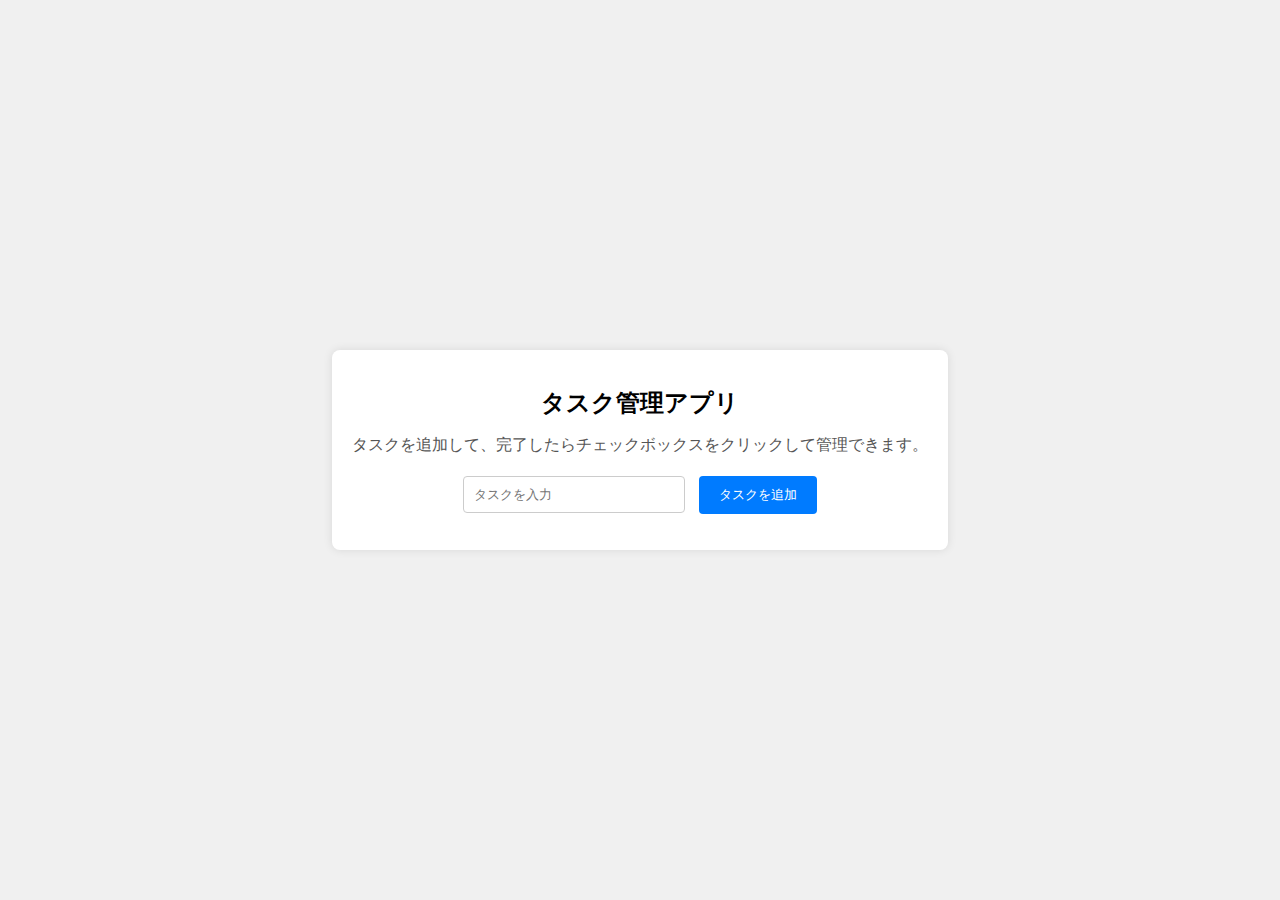
==== add_task.html @ b7c98f03 "add add_task and others" ====
<!DOCTYPE html>
<html lang="en">
<head>
  <meta charset="UTF-8">
  <meta name="viewport" content="width=device-width, initial-scale=1.0">
  <title>タスクを追加</title>
  <style>
    body {
      display: flex;
      flex-direction: column;
      justify-content: center;
      align-items: center;
      height: 100vh;
      margin: 0;
      background-color: #f0f0f0;
      font-family: Arial, sans-serif;
    }
    .container {
      text-align: center;
      background-color: #fff;
      padding: 20px;
      box-shadow: 0 0 10px rgba(0, 0, 0, 0.1);
      border-radius: 8px;
    }
    .header {
      margin-bottom: 20px;
    }
    .header h1 {
      font-size: 24px;
      margin-bottom: 10px;
    }
    .header p {
      font-size: 16px;
      color: #555;
    }
    input[type="text"] {
      padding: 10px;
      width: 200px;
      margin-right: 10px;
      border: 1px solid #ccc;
      border-radius: 4px;
    }
    button {
      padding: 10px 20px;
      background-color: #007BFF;
      color: #fff;
      border: none;
      border-radius: 4px;
      cursor: pointer;
    }
    button:hover {
      background-color: #0056b3;
    }
    ul {
      list-style-type: none;
      padding: 0;
    }
    li {
      padding: 10px;
      background-color: #f9f9f9;
      margin: 5px 0;
      border: 1px solid #ddd;
      border-radius: 4px;
    }
  </style>
</head>
<body>
  <div class="container">
    <div class="header">
      <h1>タスク管理アプリ</h1>
      <p>タスクを追加して、完了したらチェックボックスをクリックして管理できます。</p>
    </div>
    <div>
      <input type="text" id="input" placeholder="タスクを入力">
      <button id="addTodo">タスクを追加</button>
    </div>
    <div>
      <ul id="todoList"></ul>
    </div>
  </div>
  <script src="https://cdnjs.cloudflare.com/ajax/libs/jquery/3.7.1/jquery.min.js" integrity="sha512-v2CJ7UaYy4JwqLDIrZUI/4hqeoQieOmAZNXBeQyjo21dadnwR+8ZaIJVT8EE2iyI61OV8e6M8PP2/4hpQINQ/g==" crossorigin="anonymous" referrerpolicy="no-referrer"></script>
  <script>
    // "addTodo" ボタンがクリックされたときに実行される関数を設定
$("#addTodo").click(function () {
  // 入力フィールドの値を取得して "inputTodo" 変数に格納
  const inputTodo = $("input").val();
  
  // 取得した入力が空白でないことを確認する
  if (inputTodo.trim() !== "") {
    // "todoList" 要素に新しいリスト項目（タスク）を追加
    $("#todoList").append("<li><input type='checkbox'>" + inputTodo + "</li>");
    
    // 入力フィールドを空にする
    $("input").val("");
    // 入力フィールドにフォーカスを戻す
    $("#input").focus();

  }
});

// ドキュメント内の任意の "input[type=checkbox]" が変更されたときに実行される関数を設定
$(document).on("change", "input[type=checkbox]", function () {
  // チェックボックスがチェックされているかどうかを確認
  if ($(this).is(":checked")) {
    // チェックされている場合、親要素（li）のテキストに取り消し線を引き、色を灰色に変更
    $(this).parent().css({
      "text-decoration": "line-through",
      "color": "#ccc"
    });
  } else {
    // チェックされていない場合、親要素（li）のテキストの取り消し線を消し、色を黒に戻す
    $(this).parent().css({
      "text-decoration": "none",
      "color": "#000"
    });
  }
});
  </script>
</body>
</html>
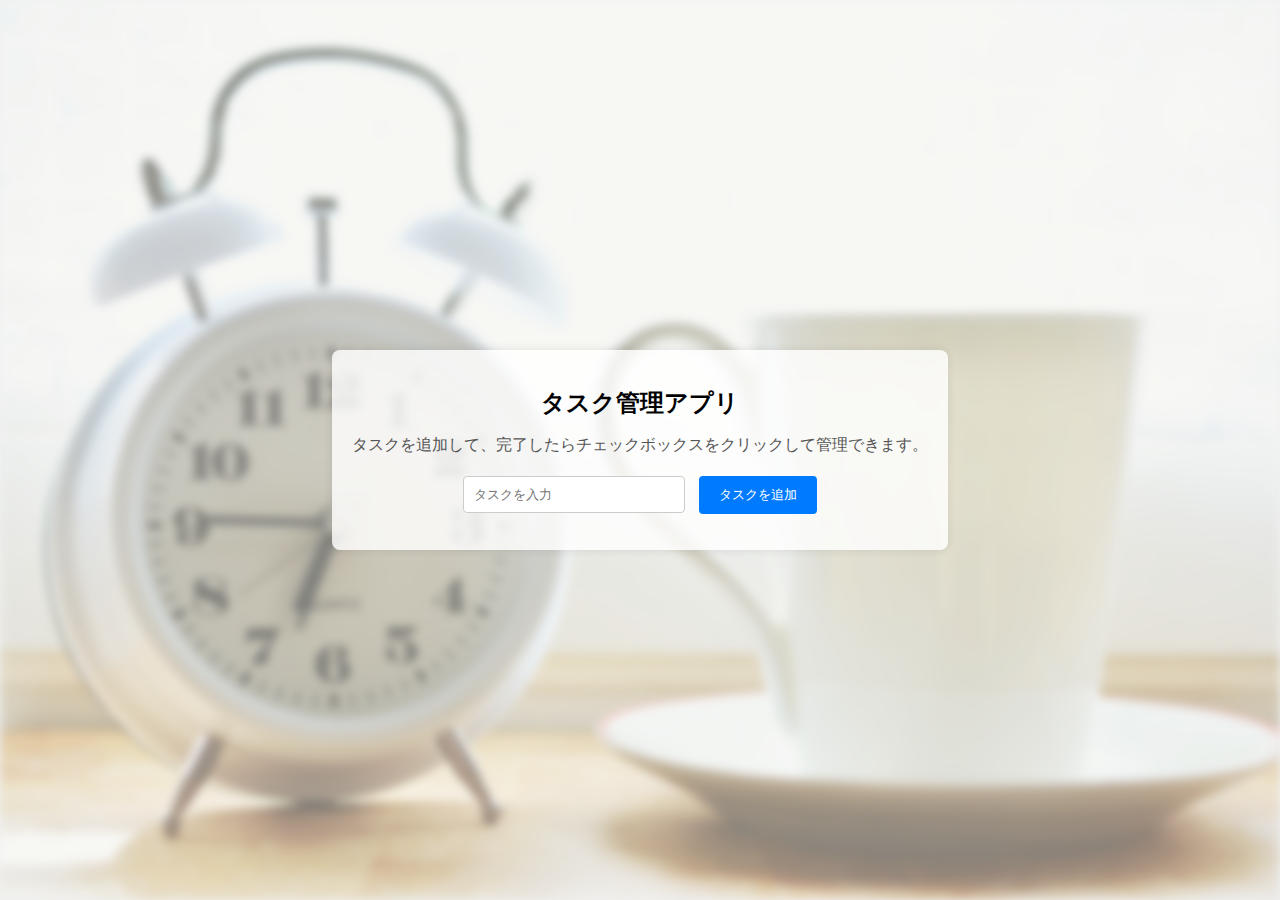
==== commit b56c3f26: "addtaskの背景画像を追加しました" ====
--- a/add_task.html
+++ b/add_task.html
@@ -12,16 +12,35 @@
       align-items: center;
       height: 100vh;
       margin: 0;
+      font-family: Arial, sans-serif;
+      position: relative;
       background-color: #f0f0f0;
-      font-family: Arial, sans-serif;
+    }
+    body::before {
+      content: "";
+      position: absolute;
+      top: 0;
+      left: 0;
+      width: 100%;
+      height: 100%;
+      background-image: url('images/bg_task.jpg');
+      background-repeat: no-repeat;
+      background-position: center;
+      background-size: cover;
+      opacity: 0.5;
+      filter: blur(5px);
+      z-index: -1;
     }
     .container {
       text-align: center;
-      background-color: #fff;
+      background-color: rgba(255, 255, 255, 0.8);
       padding: 20px;
       box-shadow: 0 0 10px rgba(0, 0, 0, 0.1);
       border-radius: 8px;
+      position: relative;
+      z-index: 1;
     }
+
     .header {
       margin-bottom: 20px;
     }
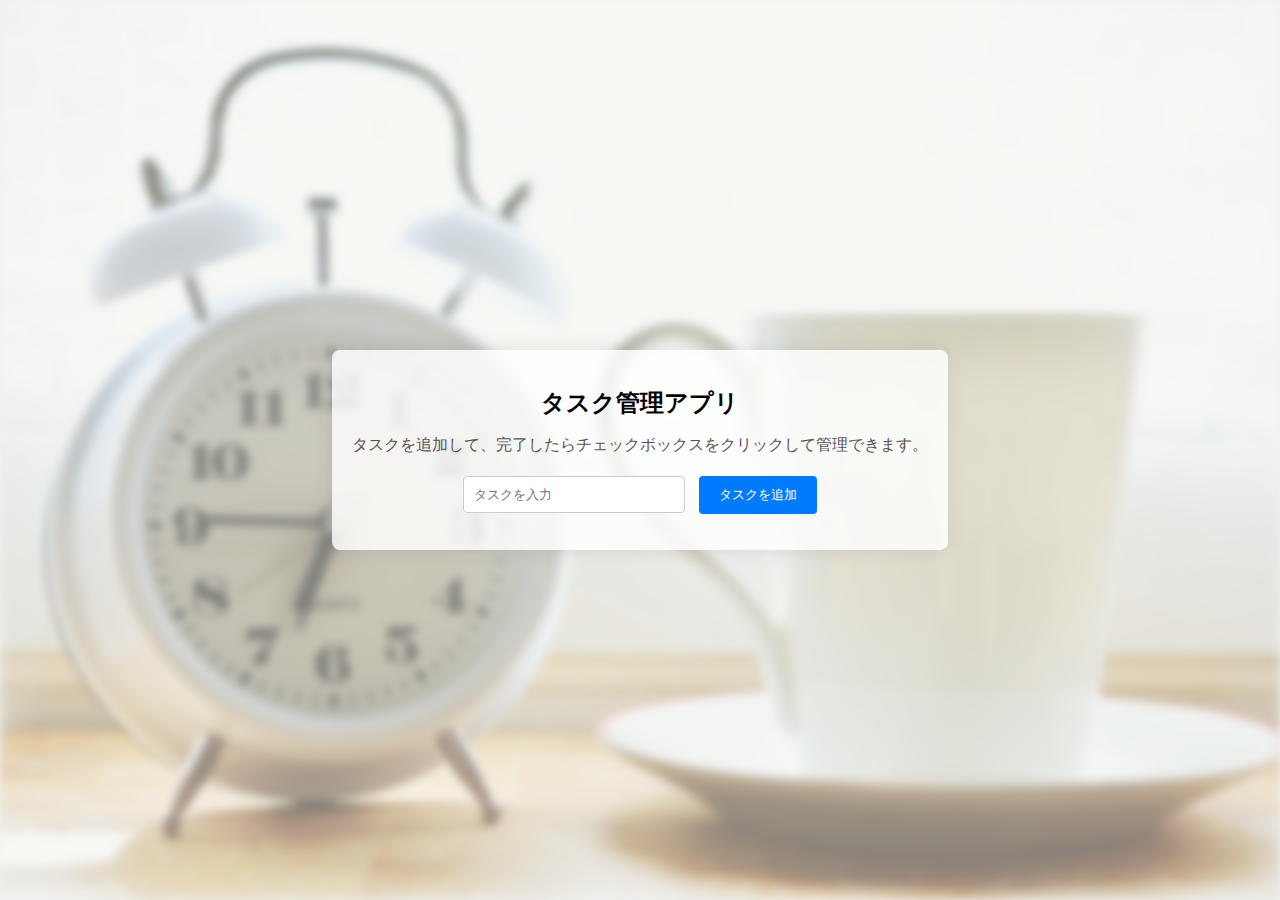
==== commit 59e13d18: "修正しました" ====
--- a/add_task.html
+++ b/add_task.html
@@ -35,7 +35,7 @@
       text-align: center;
       background-color: rgba(255, 255, 255, 0.8);
       padding: 20px;
-      box-shadow: 0 0 10px rgba(0, 0, 0, 0.1);
+      box-shadow: 0 0 20px rgba(0, 0, 0, 0.1);
       border-radius: 8px;
       position: relative;
       z-index: 1;
